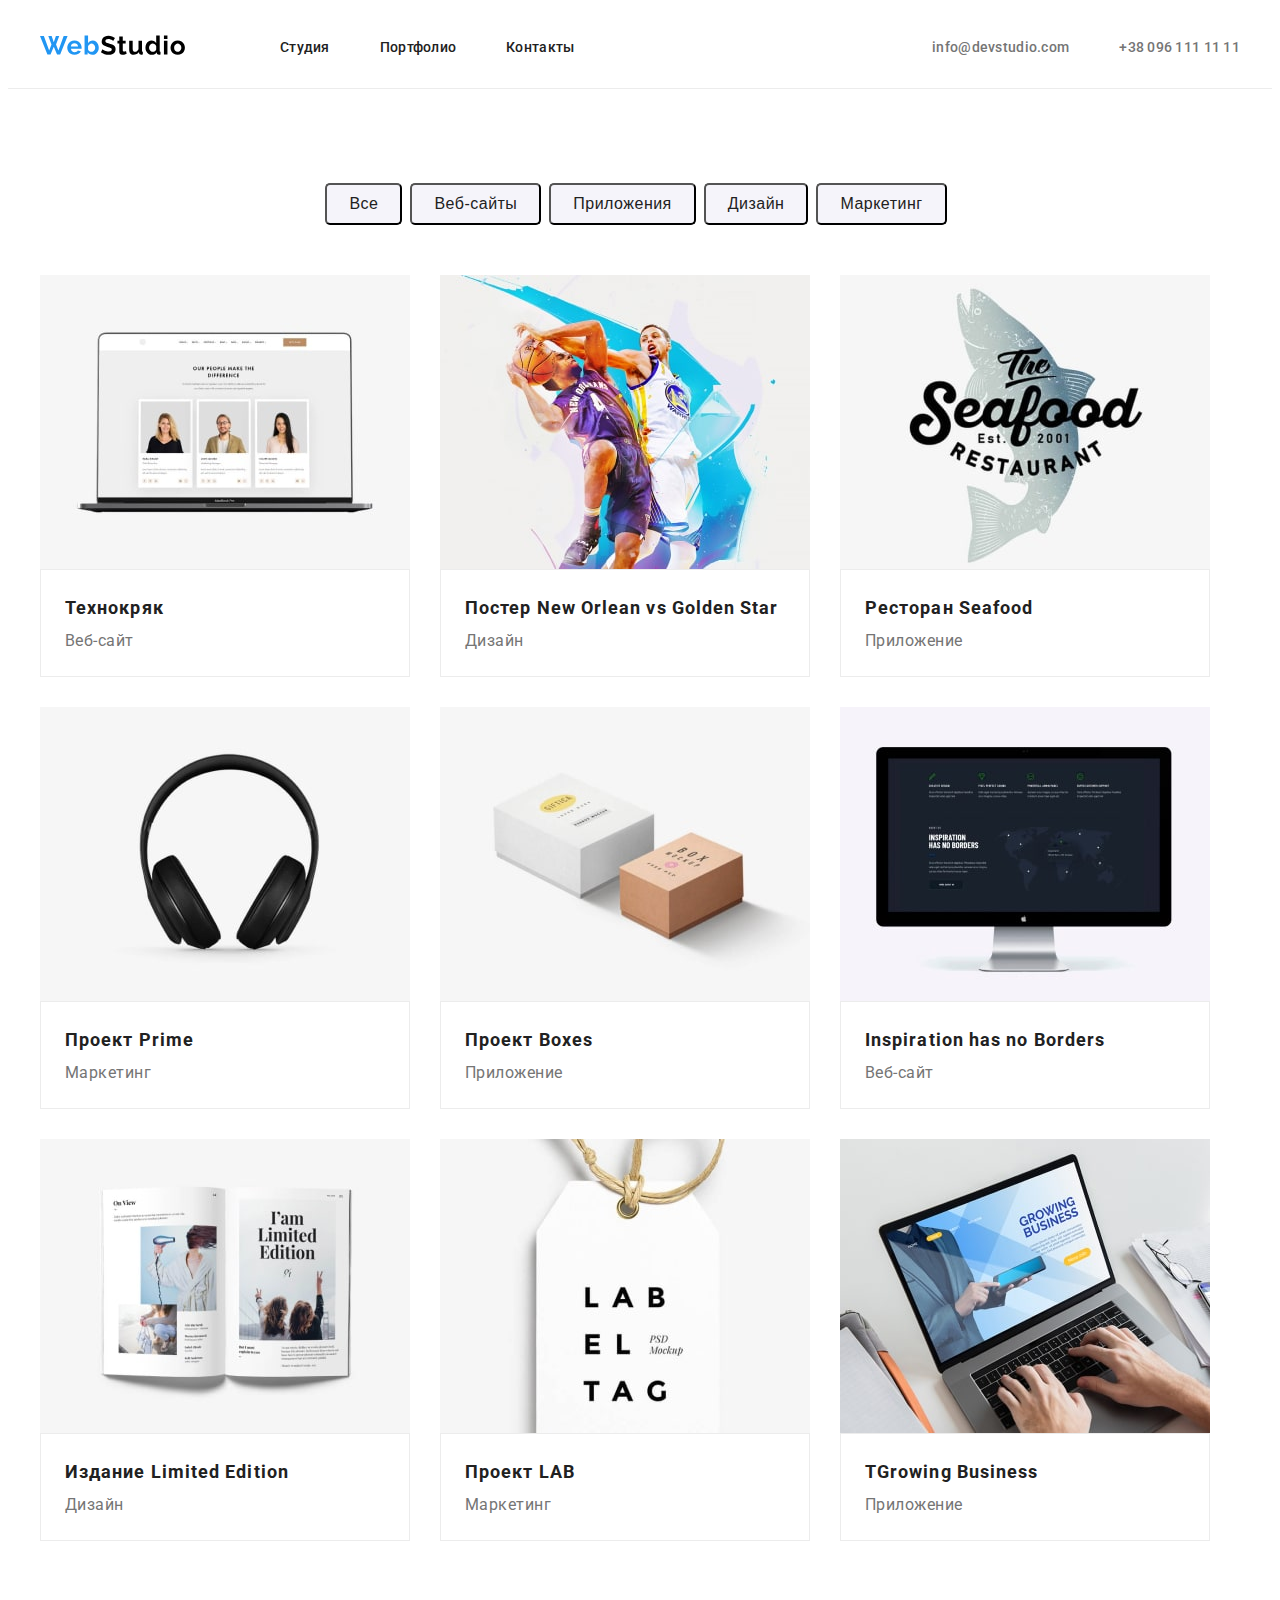
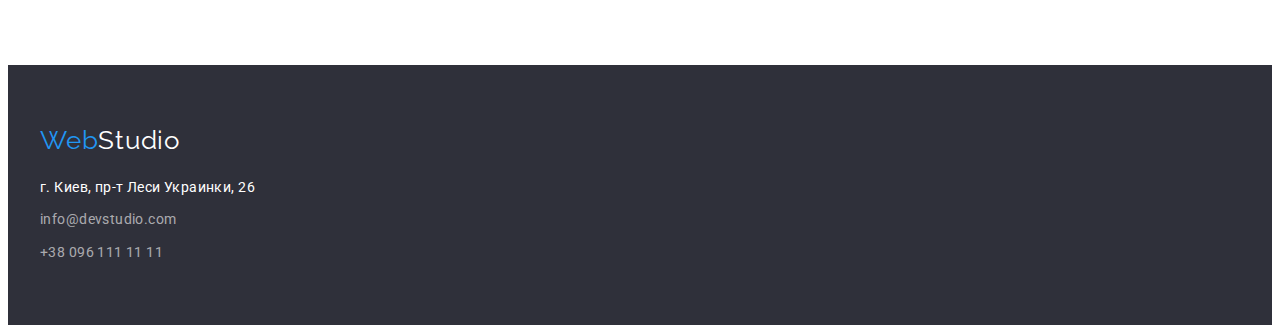
==== portfolio.html @ 413a41c0 "." ====
<!DOCTYPE html>
<html lang="ru">
  <head>
    <meta charset="UTF-8" />
    <meta http-equiv="X-UA-Compatible" content="IE=edge" />
    <meta name="viewport" content="width=device-width, initial-scale=1.0" />
    <title>Document</title>
    <link rel="preconnect" href="https://fonts.googleapis.com" />
    <link rel="preconnect" href="https://fonts.gstatic.com" crossorigin />
     <link
      rel="stylesheet"
      href="https://cdnjs.cloudflare.com/ajax/libs/modern-normalize/1.1.0/modern-normalize.min.css"
      integrity="sha512-wpPYUAdjBVSE4KJnH1VR1HeZfpl1ub8YT/NKx4PuQ5NmX2tKuGu6U/JRp5y+Y8XG2tV+wKQpNHVUX03MfMFn9Q=="
      crossorigin="anonymous"
      referrerpolicy="no-referrer"
    />
   <link rel="preconnect" href="https://fonts.googleapis.com"> 
<link rel="preconnect" href="https://fonts.gstatic.com" crossorigin> 
<link href="https://fonts.googleapis.com/css2?family=Raleway:wght@700&family=Roboto:wght@400;500;700;900&display=swap" rel="stylesheet">
    <link rel="preconnect" href="https://fonts.gstatic.com" crossorigin />
    <link rel="stylesheet" href="./css/style.css" />
  </head>
  <body>
        <header class="header">
      <div class="container">
        <nav class="header-navigation">
          <a href="" class="header-logo"
            ><img
              src="./images/logo/header-logo.svg"
              alt="Логотип сайта"
              width="145"
              height="31"
          /></a>
          <ul class="header-list list">
            <li class="header-item">
              <a class="header-link link" href="./index.html">Студия</a>
            </li>

            <li class="header-item">
              <a class="header-link link" href="./portfolio.html">Портфолио</a>
            </li>

            <li class="header-item">
              <a class="header-link link" href="">Контакты</a>
            </li>
          </ul>
        </nav>
        <!-- Contacts -->
        <div class="header-contacts">
          <a class="header-mail link" href="mailto:info@devstudio.com"
            >info@devstudio.com</a
          >
          <a class="header-tel link" href="tel:+380961111111"
            >+38 096 111 11 11</a
          >
        </div>
      </div>
    </header>
  </body>
</html>
<main>
  <!--  Menu -->
  <section class="menu">
    <div class="container">
    <ul class="menu-list list">
      <li class="menu-item">
        <button type="button" class="menu-button">Все</button></li>
      <li class="menu-item">
        <button type="button" class="menu-button">Веб-сайты</button>
      </li>
      <li class="menu-item">
        <button type="button" class="menu-button">Приложения</button>
      </li>
      <li class="menu-item">
        <button type="button" class="menu-button">Дизайн</button>
      </li>
      <li class="menu-item">
        <button type="button" class="menu-button">Маркетинг</button>
      </li>
    </ul>
  <!-- Portfolio -->
    <h1  class="visually-hidden" ">Портфолио</h1>
   <ul class="portfolio-list list">
    
    <li class="portfolio-item">
    <img class="img" src="./images/portfolio/img-min.jpg" alt="Ноутбук" width="370px" height="294px">
    <div class="title-text">
    <h2 class="menu-title">Технокряк</h2>
    <p class="menu-text">Веб-сайт</p></div>
    
    <li class="portfolio-item">
    <img class="img" src="./images/portfolio/img-2-min.jpg" alt="два баскетболиста" width="370px" height="294px">
    <div class="title-text">
    <h2 class="menu-title">Постер <span lang="en">New Orlean vs Golden Star</span></h2>
    <p class="menu-text">Дизайн</p></div>
    
    <li class="portfolio-item">
    <img class="img" src="./images/portfolio/img-3-min.jpg" alt="логотип ресторана" width="370px" height="294px">
    <div class="title-text">
    <h2 class="menu-title">Ресторан <span lang="en">Seafood </span> </h2>
    <p class="menu-text">Приложение</p></div>
    
    <li class="portfolio-item">
    <img class="img" src="./images/portfolio/img-4-min.jpg" alt="наушники" width="370px" height="294px">
    <div class="title-text">
    <h2 class="menu-title">Проект <span lang="en">Prime</span></h2>
    <p class="menu-text">Маркетинг</p></div>
   
    <li class="portfolio-item">
    <img class="img" src="./images/portfolio/img-5-min.jpg" alt="коробки" width="370px" height="294px">
   <div class="title-text">
    <h2 class="menu-title">Проект <span lang="en"> Boxes</span></h2>
    <p class="menu-text">Приложение</p></div>
    
    <li class="portfolio-item">
    <img class="img" src="./images/portfolio/img-6-min.jpg" alt="компютер" width="370px" height="294px">
    <div class="title-text">
    <h2 class="menu-title" lang="en">Inspiration has no Borders</h2>
    <p class="menu-text">Веб-сайт</p></div>

    <li class="portfolio-item">
    <img class="img" src="./images/portfolio/img-7-min.jpg" alt="открытый журнал" width="370px" height="294px">
    <div class="title-text">
    <h2 class="menu-title">Издание  <span lang="en">Limited Edition</span></h2>
    <p class="menu-text">Дизайн</p></div>

    <li class="portfolio-item">
    <img class="img" src="./images/portfolio/8-min.jpg" alt="бирка" width="370px" height="294px">
    <div class="title-text">
    <h2 class="menu-title">Проект LAB</h2>
    <p class="menu-text">Маркетинг</p></div>

    <li class="portfolio-item">
    <img class="img" src="./images/portfolio/9-min.jpg" alt="ноутбук" width="370px" height="294px">
    <div class="title-text">
    <h2 class="menu-title" lang="en">ТGrowing Business</h2>
    <p class="menu-text">Приложение</p></div>
    </div>
  </section>
</main>
<!-- FOOTER -->
     <footer class="footer">
      <div class="container">
      <a class="footer-link-logo link" href="" target="" rel="" lang="en"
        >Web<span class="colortext">Studio</span></a
      >
      <address class="footer-adress">
        <ul class="footer-list list">
          <li class="footer-item">
            <a
              class="footer-item-adress link"
              href="https://goo.gl/maps/JRaVGLmh44VoRVas7"
              target="_blank"
              rel="noopener noreferrer"
              >г. Киев, пр-т Леси Украинки, 26</a
            >
          </li>
          <li class="footer-item">
            <a class="footer-contacts link" href="mailto:info@devstudio.com"
              >info@devstudio.com</a
            >
          </li>
          <li class="footer-item">
            <a class="footer-contacts link" href="tel:+380961111111"
              >+38 096 111 11 11</a
            >
          </li>
        </ul>
      </address>
      </div>
    </footer>
  </body>
</html>
---- css/style.css ----
:root {
  --main-title-color: #212121;
  --secondary-title-colot: #ffffff;
  --main-text-color: #757575;
  --accent-color: #2196f3;
}

body {
  font-family: "Roboto", sans-serif;
}

p,
h1,
h2,
h3,
h4,
h5,
h6 {
  margin-top: 0;
  margin-bottom: 0;
}

ul {
  margin-top: 0;
  margin-bottom: 0;
  padding-left: 0;
}

.container {
  width: 1200px;
  padding-left: 15px;
  padding-right: 15px;
  margin: 0 auto;
}

.list {
  list-style: none;
}

.link {
  text-decoration: none;
}

.hero {
  padding: 200px 0px;
  text-align: center;
  background-color: #2f303a;
  margin: auto;
}

.section {
  padding-top: 94px;
  padding-bottom: 94px;
}

.footer {
  padding: 60px 0;
  background-color: #2f303a;
}

/* ----------------- HEADER ----------- */

.header {
  border-bottom: 1px solid #ececec;
}

.header-logo {
  margin-right: 95px;
}

.header-list {
  display: flex;
}

.header-navigation {
  display: flex;
  align-items: center;
}

.header .container {
  display: flex;
  align-items: center;
}

.header-contacts {
  margin-left: auto;
  display: flex;
}

.header-item:not(:last-child) {
  margin-right: 50px;
}

.header-link {
  display: inline-block;
  font-weight: 500;
  font-size: 14px;
  line-height: 1.14;
  letter-spacing: 0.02em;
  color: #212121;
  padding-top: 32px;
  padding-bottom: 32px;
}

.header-link:hover,
.header-link:focus,
.header-mail:hover,
.header-mail:focus,
.header-tel:hover,
.header-tel:focus {
  color: var(--accent-color);
}

.header-tel,
.header-mail {
  display: block;
  font-weight: 500;
  font-size: 14px;
  line-height: 1.14;
  letter-spacing: 0.02em;
  color: #757575;
  padding-top: 32px;
  padding-bottom: 32px;
}
.header-mail {
  margin-right: 50px;
}

/* ----------HERO---------------- */

.header-btn {
  font-weight: bold;
  font-size: 16px;
  line-height: 1.87;
  letter-spacing: 0.06em;
  background-color: #2196f3;
  color: #ffffff;
  border-radius: 4px;
  padding: 10px 32px 10px 32px;
}
.hero-title {
  font-weight: 900;
  font-size: 44px;
  line-height: 1.36;
  text-align: center;
  letter-spacing: 0.06em;
  text-transform: uppercase;
  color: var(--secondary-title-colot);
  margin-bottom: 30px;
}
/* ----------ABOUT--------------- */
.about-title-text {
  font-weight: bold;
  font-size: 14px;
  line-height: 1.14;
  letter-spacing: 0.03em;
  text-transform: uppercase;
  color: var(--main-title-color);
  margin-bottom: 10px;
}
.about-text {
  font-weight: normal;
  font-size: 14px;
  line-height: 1.71;
  letter-spacing: 0.03em;
  color: var(--main-text-color);
}

.about-item {
  flex-basis: auto;
  margin-right: 30px;
  width: 270px;
}

.about-item:last-child {
  margin-right: 0px;
}

.about-list {
  display: flex;
}
/* ----------GALLERY------------ */

.gallery {
  padding-bottom: 94px;
}
.gallery-title,
.teem-title {
  font-weight: bold;
  font-size: 36px;
  line-height: 1.16;
  text-align: center;
  letter-spacing: 0.03em;
  color: var(--main-title-color);
  margin-bottom: 50px;
}

.gallery-list {
  display: flex;
}

.gallery-item {
  margin-right: 30px;
}
/* ---------  TEEM---------------- */
.teem-name {
  font-weight: 500;
  font-size: 16px;
  line-height: 1.18;
  text-align: center;
  letter-spacing: 0.03em;
  color: var(--main-title-color);
}
.teem-text {
  font-weight: normal;
  font-size: 16px;
  line-height: 1.18;
  text-align: center;
  letter-spacing: 0.03em;
  color: var(--main-text-color);
}
.teem-list {
  display: flex;
}

.teem-item {
  margin-right: 30px;
}

.teem-name {
  margin-top: 30px;
  margin-bottom: 10px;
}

.teem-section {
  padding-bottom: 94px;
  padding-top: 94px;
  background-color: #f5f4fa;
}

.teem-box {
  padding: 30px 0 30px 0;
}

/* ----------FOOTEER------- */
.footer-link-logo {
  display: inline-block;
  font-family: Raleway;
  font-style: normal;
  font-size: 26px;
  line-height: 1.19;
  letter-spacing: 0.03em;
  color: var(--accent-color);
  margin-bottom: 20px;
}
.colortext {
  color: #ffffff;
}
.footer-item-adress {
  font-style: normal;
  font-size: 14px;
  line-height: 1.71;
  letter-spacing: 0.03em;
  color: #ffffff;
}
.footer-contacts {
  font-family: Roboto;
  font-style: normal;
  font-weight: normal;
  font-size: 14px;
  line-height: 1.71;
  letter-spacing: 0.03em;
  color: rgba(255, 255, 255, 0.6);
}
.footer-container {
  position: absolute;
  width: 1600px;
  height: 252px;
}

.footer-item {
  margin-bottom: 9px;
}

.footer-item:last-child {
  margin-bottom: 0px;
}

/* ---------------PORTFOLIO---------- */
/* --- MENU ---- */

.menu-button:focus,
.menu-button:hover {
  background-color: var(--accent-color);
  color: #ffffff;
}

.menu-button {
  font-weight: 500;
  font-size: 16px;
  line-height: 1.62;
  text-align: center;
  letter-spacing: 0.03em;
  color: #212121;
  background: #f5f4fa;
}

/* --- Portfolio --- */

.portfolio-list {
  display: flex;
  flex-wrap: wrap;
  margin-top: 34px;
}

.portfolio-item {
  margin-right: 30px;
  margin-bottom: 30px;
  box-sizing: border-box;
}

.portfolio-item:nth-child(3n) {
  margin-right: 0px;
}

.title-text {
  padding: 20px 24px 20px 24px;
  border: 1px solid #ececec;
}

.visually-hidden {
  position: absolute;
  white-space: nowrap;
  width: 1px;
  height: 1px;
  overflow: hidden;
  border: 0;
  padding: 0;
  clip: rect(0 0 0 0);
  clip-path: inset(50%);
  margin: -1px;
}

.menu {
  padding-top: 94px;
  padding-bottom: 94px;
}
.menu-list {
  display: flex;
  justify-content: center;
  margin-bottom: 50px;
}

.menu-item {
  margin-right: 8px;
}

.menu-title {
  font-weight: bold;
  font-size: 18px;
  line-height: 2;
  letter-spacing: 0.06em;
  color: var(--main-title-color);
}
.menu-text {
  font-weight: normal;
  font-size: 16px;
  line-height: 1.87;
  letter-spacing: 0.03em;
  color: var(--main-text-color);
}
.menu-button {
  border-radius: 5px;
  padding: 6px 22px 6px 22px;
}
.img {
  display: block;
}
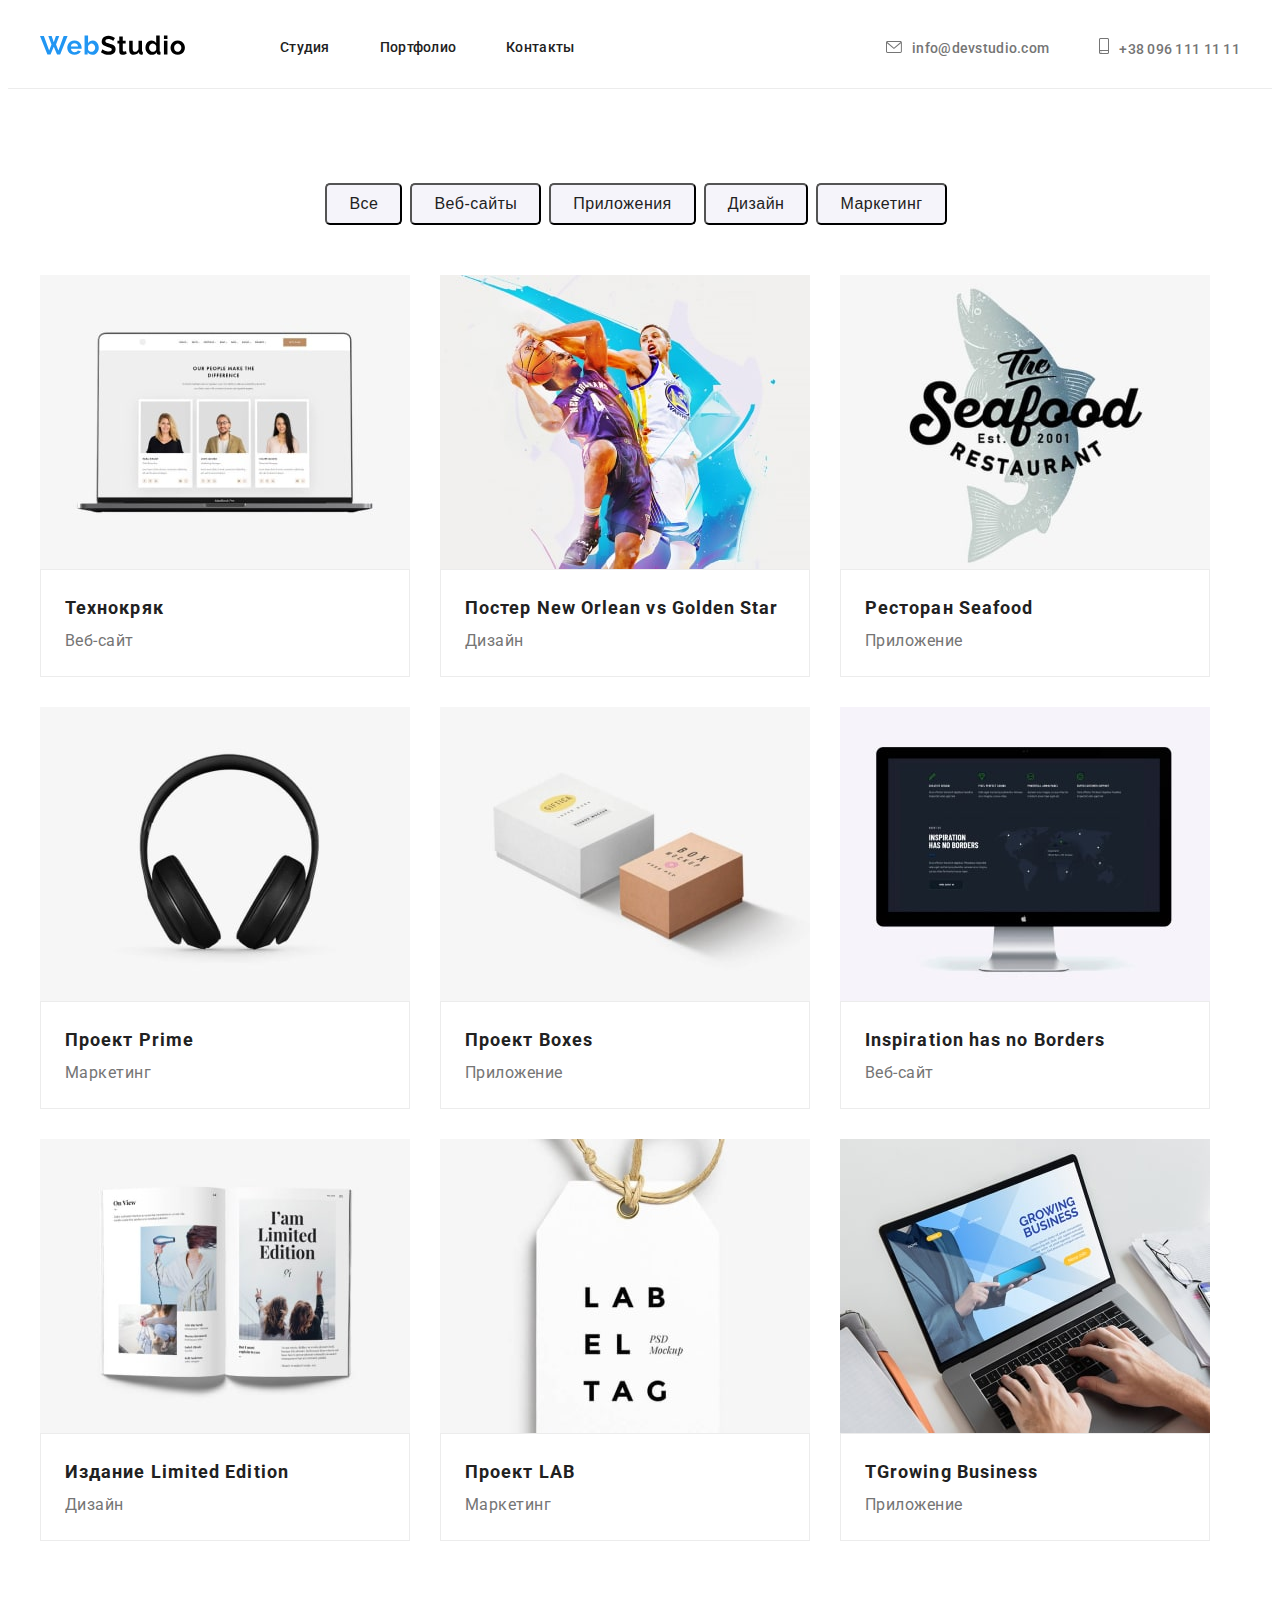
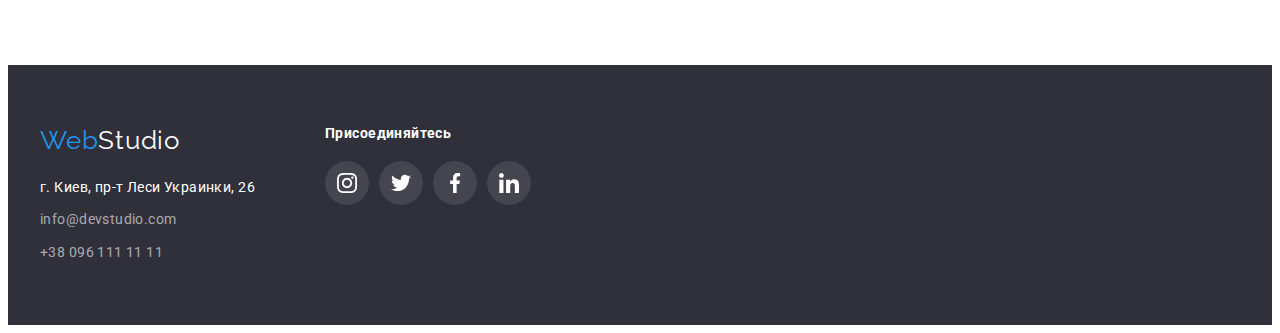
==== commit c716d010: "done" ====
--- a/portfolio.html
+++ b/portfolio.html
@@ -46,13 +46,19 @@
           </ul>
         </nav>
         <!-- Contacts -->
-        <div class="header-contacts">
-          <a class="header-mail link" href="mailto:info@devstudio.com"
-            >info@devstudio.com</a
-          >
-          <a class="header-tel link" href="tel:+380961111111"
-            >+38 096 111 11 11</a
-          >
+         <div class="header-contacts">
+          <span class="mail"><a class="header-mail link" href="mailto:info@devstudio.com"
+            >
+            <svg class="contacts-icon-mail" width="16" height="12">
+              <use href="./images/symbol-defs.svg#icon-envelope"></use>
+            </svg>info@devstudio.com</a> </span>
+
+          <span class="tel"><a class="header-tel link" href="tel:+380961111111"
+            >
+            <svg class="contacts-icon-tel" width="10" height="16">
+              <use href="./images/symbol-defs.svg#icon-smartphone"></use>
+            </svg>+38 096 111 11 11 </a></span>
+           
         </div>
       </div>
     </header>
@@ -139,8 +145,9 @@
   </section>
 </main>
 <!-- FOOTER -->
-     <footer class="footer">
-      <div class="container">
+    <footer class="footer">
+      <div class="container-footer">
+        <div class="address">
       <a class="footer-link-logo link" href="" target="" rel="" lang="en"
         >Web<span class="colortext">Studio</span></a
       >
@@ -168,6 +175,40 @@
         </ul>
       </address>
       </div>
+      <div class="footer-icon">
+        <h2 class="footer-title">Присоединяйтесь</h2>
+        <ul class="footer-list-item list">
+                        <li class="footer-item-icon">
+                          <a href="" class="footer-icon-link link">
+                            <svg class="footer-icon" width="20" height="20">
+                              <use href="./images/symbol-defs.svg#icon-instagram"></use>
+                            </svg>
+                          </a>
+                          </li>
+                          <li class="footer-item-icon">
+                             <a href="" class="footer-icon-link link">
+                            <svg class="footer-icon" width="20" height="20">
+                              <use href="./images/symbol-defs.svg#icon-twitter"></use>
+                            </svg>
+                          </a>
+                          </li>
+                           <li class="footer-item-icon">
+                             <a href="" class="footer-icon-link link">
+                            <svg class="footer-icon" width="20" height="20">
+                              <use href="./images/symbol-defs.svg#icon-facebook"></use>
+                            </svg>
+                          </a>
+                          </li>
+                           <li class="footer-item-icon">
+                             <a href="" class="footer-icon-link link">
+                            <svg class="footer-icon" width="20" height="20">
+                              <use href="./images/symbol-defs.svg#icon-linkedin"></use>
+                            </svg>
+                          </a>
+                          </li>
+        </ul>
+      </div>
+      </div>
     </footer>
   </body>
 </html>
--- a/css/style.css
+++ b/css/style.css
@@ -3,6 +3,7 @@
   --secondary-title-colot: #ffffff;
   --main-text-color: #757575;
   --accent-color: #2196f3;
+  --icon-colour: #afb1b8;
 }
 
 body {
@@ -46,6 +47,14 @@
   text-align: center;
   background-color: #2f303a;
   margin: auto;
+  background-image: linear-gradient(
+      rgba(47, 48, 58, 0.4),
+      rgba(47, 48, 58, 0.4)
+    ),
+    url(../images/hero/hero.jpg);
+  background-repeat: no-repeat;
+  background-position: center;
+  background-size: cover;
 }
 
 .section {
@@ -85,6 +94,17 @@
 .header-contacts {
   margin-left: auto;
   display: flex;
+  fill: var(--main-text-color);
+}
+
+.mail:hover,
+.tel:hover {
+  fill: var(--accent-color);
+}
+.contacts-icon-tel,
+.contacts-icon-mail {
+  margin-right: 10px;
+  color: currentColor;
 }
 
 .header-item:not(:last-child) {
@@ -113,7 +133,6 @@
 
 .header-tel,
 .header-mail {
-  display: block;
   font-weight: 500;
   font-size: 14px;
   line-height: 1.14;
@@ -149,6 +168,14 @@
   margin-bottom: 30px;
 }
 /* ----------ABOUT--------------- */
+.section-about-icon {
+  width: 100%;
+  height: 120px;
+  background-color: #f5f4fa;
+  margin-bottom: 30px;
+  padding: 25px 100px 25px 100px;
+}
+
 .about-title-text {
   font-weight: bold;
   font-size: 14px;
@@ -218,6 +245,7 @@
   text-align: center;
   letter-spacing: 0.03em;
   color: var(--main-text-color);
+  margin-bottom: 16px;
 }
 .teem-list {
   display: flex;
@@ -225,6 +253,10 @@
 
 .teem-item {
   margin-right: 30px;
+  background-color: #fff;
+  box-shadow: 0px 1px 3px rgba(0, 0, 0, 0.12), 0px 1px 1px rgba(0, 0, 0, 0.14),
+    0px 2px 1px rgba(0, 0, 0, 0.2);
+  border-radius: 0px 0px 4px 4px;
 }
 
 .teem-name {
@@ -242,7 +274,90 @@
   padding: 30px 0 30px 0;
 }
 
+.socials-link {
+  width: 44px;
+  height: 44px;
+  display: flex;
+  align-items: center;
+  justify-content: center;
+  border-radius: 50%;
+  background-color: #ffffff;
+}
+
+.socials-icon {
+  fill: var(--icon-colour);
+}
+.socials-link:hover .socials-icon,
+.socials-link:focus .socials-icon {
+  fill: #ffffff;
+}
+
+.socials-link:hover,
+.socials-link:focus {
+  background-color: var(--accent-color);
+}
+
+.socials-list {
+  display: flex;
+  justify-content: center;
+}
+
+.socials-item:not(:last-child) {
+  margin-right: 10px;
+}
+
 /* ----------FOOTEER------- */
+.container-footer {
+  display: flex;
+  width: 1200px;
+  padding-left: 15px;
+  padding-right: 15px;
+  margin: 0 auto;
+}
+
+.address {
+  margin-right: 70px;
+}
+
+.footer-icon {
+}
+
+.socials-link {
+  width: 44px;
+  height: 44px;
+  display: flex;
+  align-items: center;
+  justify-content: center;
+  border-radius: 50%;
+  background-color: #ffffff;
+}
+.footer-title {
+  font-family: Roboto;
+  font-style: normal;
+  font-weight: bold;
+  font-size: 14px;
+  line-height: 16px;
+  letter-spacing: 0.03em;
+  color: var(--secondary-title-colot);
+  margin-bottom: 20px;
+}
+.footer-icon {
+  fill: white;
+}
+
+.footer-icon-link {
+  width: 44px;
+  height: 44px;
+  display: flex;
+  align-items: center;
+  justify-content: center;
+  border-radius: 50%;
+  background: rgba(255, 255, 255, 0.1);
+}
+
+.footer-icon-link:hover {
+  background-color: var(--accent-color);
+}
 .footer-link-logo {
   display: inline-block;
   font-family: Raleway;
@@ -253,6 +368,11 @@
   color: var(--accent-color);
   margin-bottom: 20px;
 }
+
+.footer-list-item {
+  display: flex;
+  justify-content: center;
+}
 .colortext {
   color: #ffffff;
 }
@@ -284,6 +404,55 @@
 
 .footer-item:last-child {
   margin-bottom: 0px;
+}
+
+.footer-item-icon:not(:last-child) {
+  margin-right: 10px;
+}
+
+/* Clients */
+.clients-title {
+  font-family: Roboto;
+  font-style: normal;
+  font-weight: bold;
+  font-size: 36px;
+  line-height: 42px;
+  text-align: center;
+  color: var(--main-title-color);
+  margin-bottom: 50px;
+}
+
+.clients {
+  padding-bottom: 94px;
+  padding-top: 94px;
+}
+
+.clients-list {
+  display: flex;
+  flex-wrap: wrap;
+}
+
+.clients-item:not(:last-child) {
+  margin-right: 30px;
+}
+.clients-item {
+  border: solid var(--icon-colour) 1px;
+  border-radius: 2px;
+  padding: 16px 32px;
+  width: 170px;
+  height: 92px;
+}
+
+.clients-icon:hover {
+  fill: var(--accent-color);
+}
+
+.clients-item:hover {
+  border: solid var(--accent-color) 1px;
+}
+
+.clients-icon {
+  fill: var(--icon-colour);
 }
 
 /* ---------------PORTFOLIO---------- */
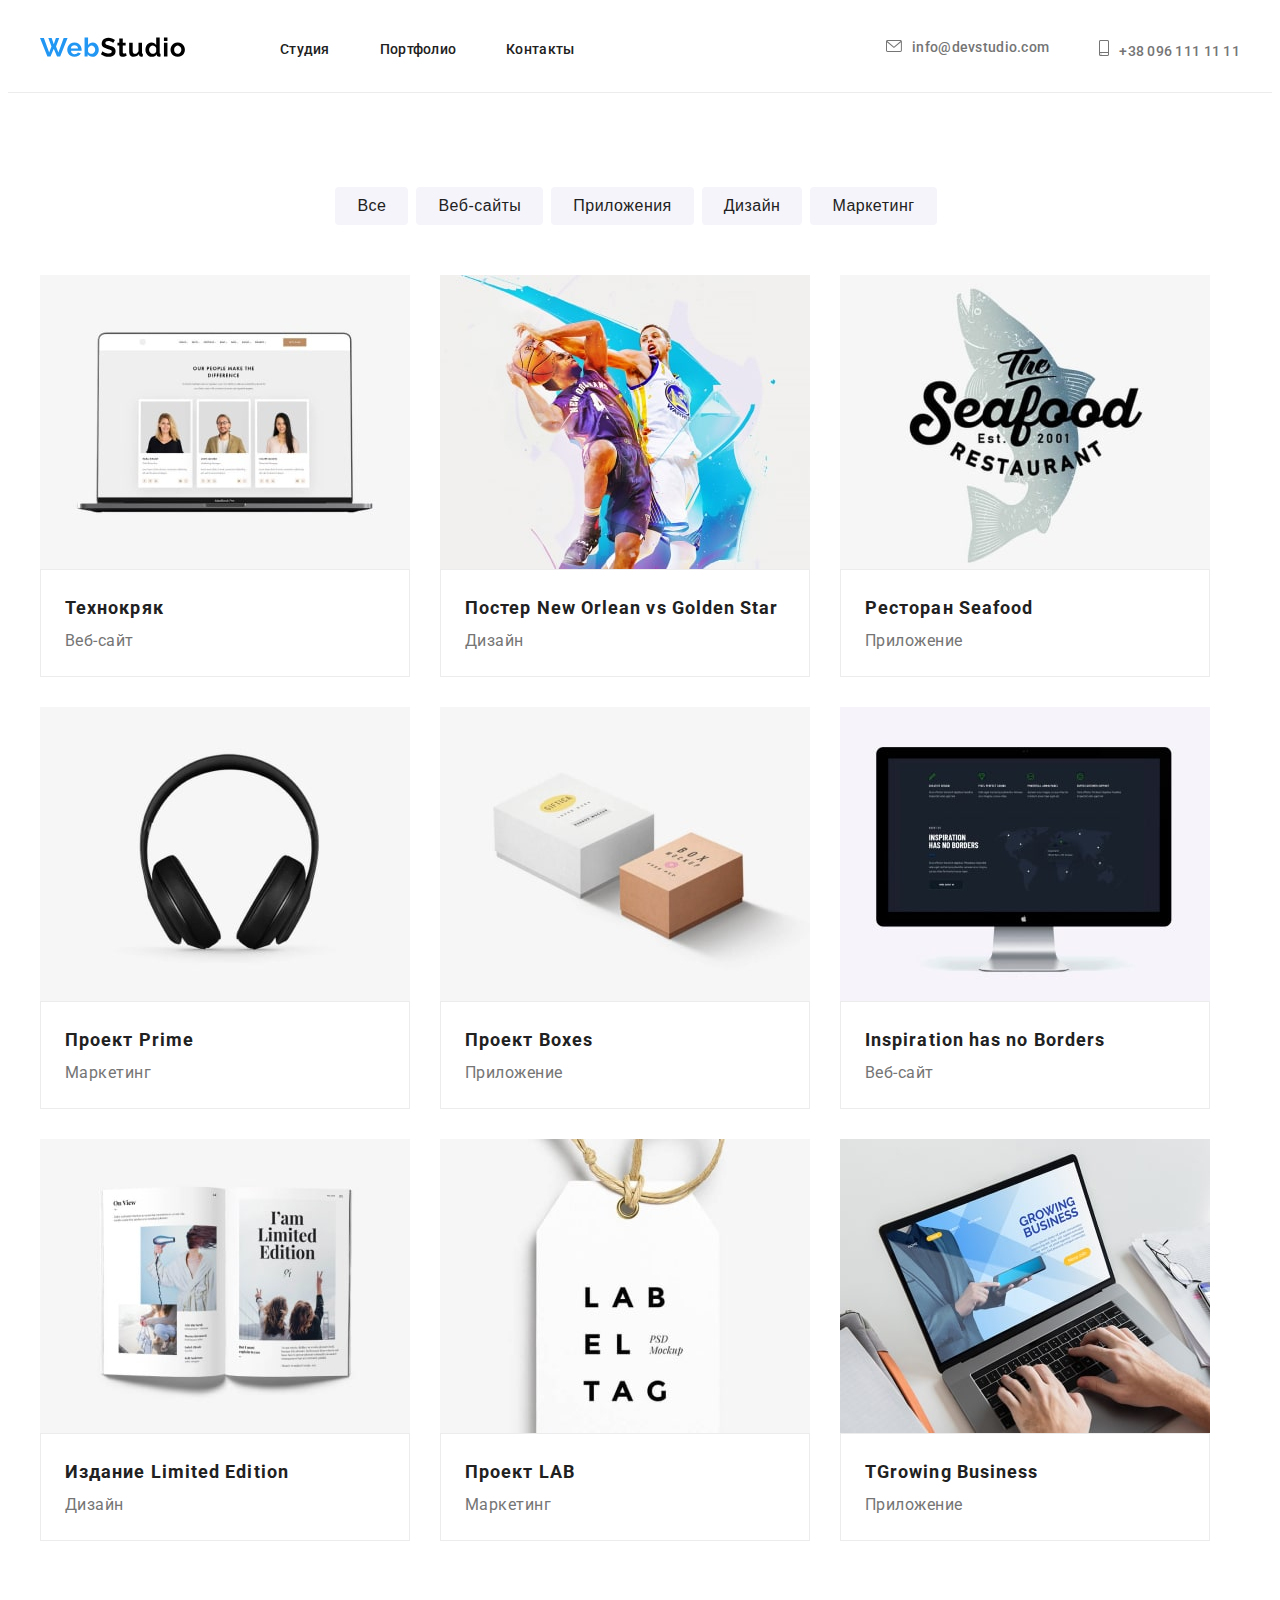
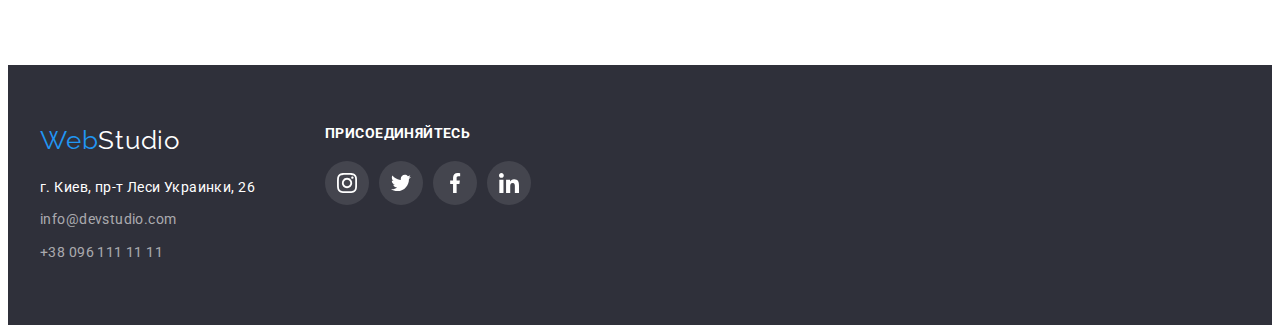
==== commit cf1e54ed: "Правки" ====
--- a/portfolio.html
+++ b/portfolio.html
@@ -47,18 +47,17 @@
         </nav>
         <!-- Contacts -->
          <div class="header-contacts">
-          <span class="mail"><a class="header-mail link" href="mailto:info@devstudio.com"
-            >
-            <svg class="contacts-icon-mail" width="16" height="12">
+          <a class="contacts-link link" href="mailto:info@devstudio.com"
+            >
+            <svg class="contacts-icon" width="16" height="12">
               <use href="./images/symbol-defs.svg#icon-envelope"></use>
-            </svg>info@devstudio.com</a> </span>
-
-          <span class="tel"><a class="header-tel link" href="tel:+380961111111"
-            >
-            <svg class="contacts-icon-tel" width="10" height="16">
+            </svg>info@devstudio.com</a>
+
+          <a class="contacts-link link" href="tel:+380961111111"
+            >
+            <svg class="contacts-icon" width="10" height="16">
               <use href="./images/symbol-defs.svg#icon-smartphone"></use>
-            </svg>+38 096 111 11 11 </a></span>
-           
+            </svg>+38 096 111 11 11 </a>  
         </div>
       </div>
     </header>
@@ -176,7 +175,7 @@
       </address>
       </div>
       <div class="footer-icon">
-        <h2 class="footer-title">Присоединяйтесь</h2>
+        <h2 class="footer-title">ПРИСОЕДИНЯЙТЕСЬ</h2>
         <ul class="footer-list-item list">
                         <li class="footer-item-icon">
                           <a href="" class="footer-icon-link link">
--- a/css/style.css
+++ b/css/style.css
@@ -91,22 +91,6 @@
   align-items: center;
 }
 
-.header-contacts {
-  margin-left: auto;
-  display: flex;
-  fill: var(--main-text-color);
-}
-
-.mail:hover,
-.tel:hover {
-  fill: var(--accent-color);
-}
-.contacts-icon-tel,
-.contacts-icon-mail {
-  margin-right: 10px;
-  color: currentColor;
-}
-
 .header-item:not(:last-child) {
   margin-right: 50px;
 }
@@ -123,16 +107,17 @@
 }
 
 .header-link:hover,
-.header-link:focus,
-.header-mail:hover,
-.header-mail:focus,
-.header-tel:hover,
-.header-tel:focus {
+.header-link:focus {
   color: var(--accent-color);
 }
 
-.header-tel,
-.header-mail {
+.header-contacts {
+  margin-left: auto;
+  display: flex;
+  fill: var(--main-text-color);
+}
+
+.contacts-link {
   font-weight: 500;
   font-size: 14px;
   line-height: 1.14;
@@ -141,8 +126,22 @@
   padding-top: 32px;
   padding-bottom: 32px;
 }
-.header-mail {
+.contacts-link:hover,
+.contacts-link:focus {
+  color: var(--accent-color);
+}
+
+.contacts-link:hover .contacts-icon,
+.contacts-link:focus .contacts-icon {
+  fill: var(--accent-color);
+}
+.contacts-link:not(:last-child) {
   margin-right: 50px;
+}
+
+.contacts-icon {
+  margin-right: 10px;
+  color: currentColor;
 }
 
 /* ----------HERO---------------- */
@@ -156,6 +155,7 @@
   color: #ffffff;
   border-radius: 4px;
   padding: 10px 32px 10px 32px;
+  border: none;
 }
 .hero-title {
   font-weight: 900;
@@ -168,12 +168,20 @@
   margin-bottom: 30px;
 }
 /* ----------ABOUT--------------- */
+
+.about-section {
+  padding-top: 94px;
+  padding-bottom: 94px;
+}
+
 .section-about-icon {
   width: 100%;
   height: 120px;
   background-color: #f5f4fa;
   margin-bottom: 30px;
-  padding: 25px 100px 25px 100px;
+  display: flex;
+  align-items: center;
+  justify-content: center;
 }
 
 .about-title-text {
@@ -237,6 +245,7 @@
   text-align: center;
   letter-spacing: 0.03em;
   color: var(--main-title-color);
+  margin-bottom: 10px;
 }
 .teem-text {
   font-weight: normal;
@@ -259,11 +268,6 @@
   border-radius: 0px 0px 4px 4px;
 }
 
-.teem-name {
-  margin-top: 30px;
-  margin-bottom: 10px;
-}
-
 .teem-section {
   padding-bottom: 94px;
   padding-top: 94px;
@@ -355,7 +359,8 @@
   background: rgba(255, 255, 255, 0.1);
 }
 
-.footer-icon-link:hover {
+.footer-icon-link:hover,
+.footer-icon-link:focus {
   background-color: var(--accent-color);
 }
 .footer-link-logo {
@@ -435,20 +440,25 @@
 .clients-item:not(:last-child) {
   margin-right: 30px;
 }
-.clients-item {
-  border: solid var(--icon-colour) 1px;
-  border-radius: 2px;
-  padding: 16px 32px;
+
+.clients-link {
+  display: flex;
+  justify-content: center;
+  align-items: center;
   width: 170px;
   height: 92px;
-}
-
-.clients-icon:hover {
+  border: 1px solid #afb1b8;
+  border-radius: 4px;
+}
+
+.clients-link:hover .clients-icon,
+.clients-link:focus .clients-icon {
   fill: var(--accent-color);
 }
 
-.clients-item:hover {
-  border: solid var(--accent-color) 1px;
+.clients-link:hover,
+.clients-link:focus {
+  border: 1px solid var(--accent-color);
 }
 
 .clients-icon {
@@ -472,6 +482,8 @@
   letter-spacing: 0.03em;
   color: #212121;
   background: #f5f4fa;
+  border: none;
+  border-radius: 4px;
 }
 
 /* --- Portfolio --- */
@@ -486,6 +498,12 @@
   margin-right: 30px;
   margin-bottom: 30px;
   box-sizing: border-box;
+}
+
+.portfolio-item:focus,
+.portfolio-item:hover {
+  box-shadow: 0px 1px 1px rgba(0, 0, 0, 0.12), 0px 4px 4px rgba(0, 0, 0, 0.06),
+    1px 4px 6px rgba(0, 0, 0, 0.16);
 }
 
 .portfolio-item:nth-child(3n) {
@@ -539,7 +557,7 @@
   color: var(--main-text-color);
 }
 .menu-button {
-  border-radius: 5px;
+  /* border-radius: 5px; */
   padding: 6px 22px 6px 22px;
 }
 .img {
